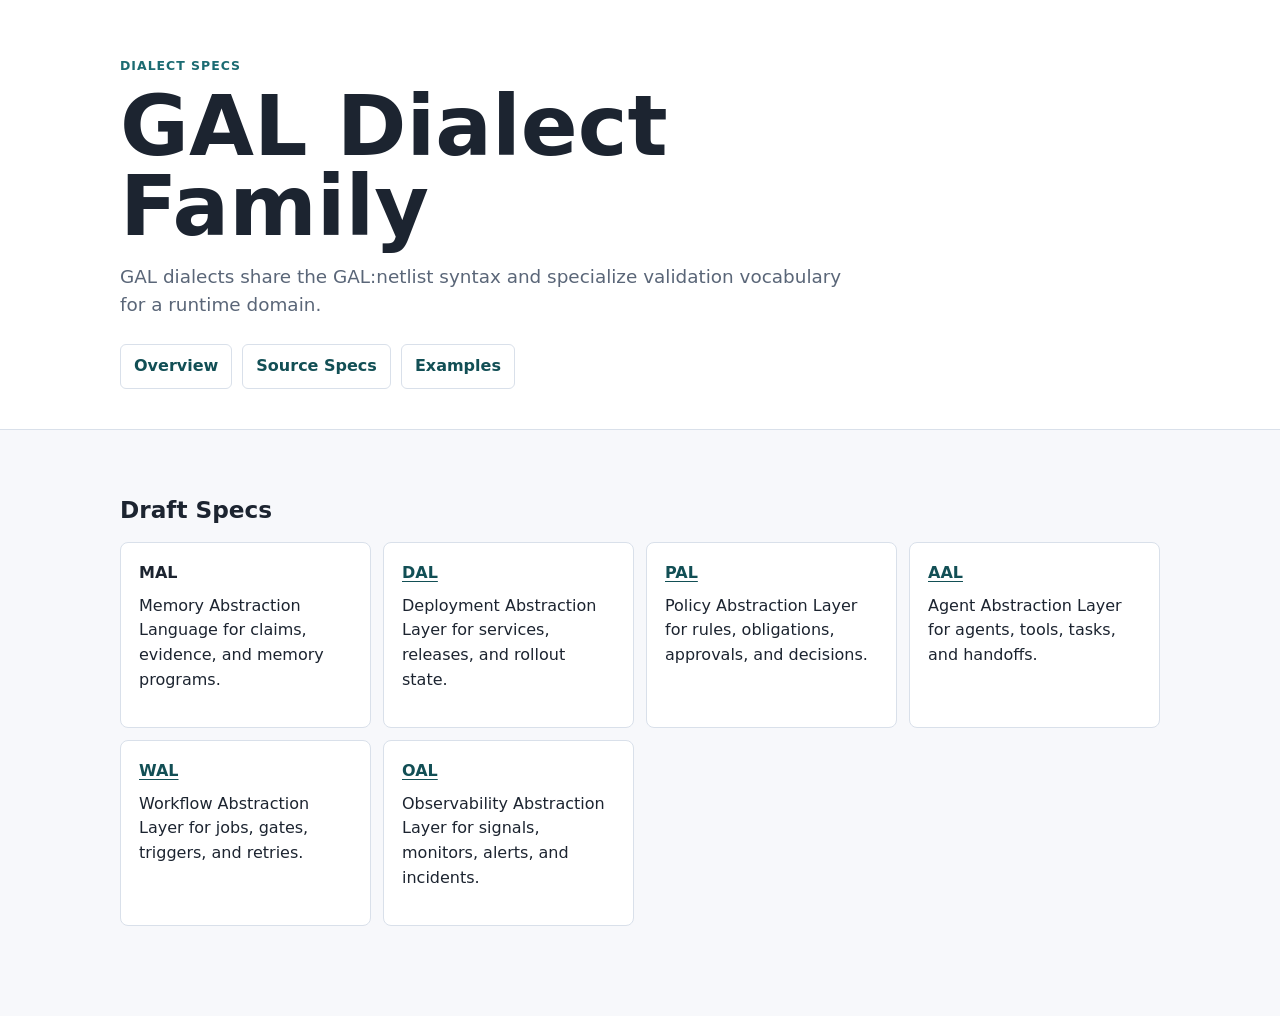
==== docs/dialects/index.html @ 64e63f7d "Define GAL spec scaffold" ====
<!doctype html>
<html lang="en">
  <head>
    <meta charset="utf-8">
    <meta name="viewport" content="width=device-width, initial-scale=1">
    <title>GAL Dialects</title>
    <link rel="stylesheet" href="../styles.css">
  </head>
  <body>
    <header class="page-header">
      <p class="kicker">Dialect Specs</p>
      <h1>GAL Dialect Family</h1>
      <p class="lede">
        GAL dialects share the GAL:netlist syntax and specialize validation
        vocabulary for a runtime domain.
      </p>
      <nav aria-label="Primary">
        <a href="../">Overview</a>
        <a href="https://github.com/hendrixx-cnc/GAL.Graph_Abstraction_Layer/tree/main/docs/dialects">Source Specs</a>
        <a href="https://github.com/hendrixx-cnc/GAL.Graph_Abstraction_Layer/tree/main/examples/dialects">Examples</a>
      </nav>
    </header>

    <main>
      <section>
        <h2>Draft Specs</h2>
        <div class="grid">
          <article>
            <h3>MAL</h3>
            <p>Memory Abstraction Language for claims, evidence, and memory programs.</p>
          </article>
          <article>
            <h3><a href="DAL.md">DAL</a></h3>
            <p>Deployment Abstraction Layer for services, releases, and rollout state.</p>
          </article>
          <article>
            <h3><a href="PAL.md">PAL</a></h3>
            <p>Policy Abstraction Layer for rules, obligations, approvals, and decisions.</p>
          </article>
          <article>
            <h3><a href="AAL.md">AAL</a></h3>
            <p>Agent Abstraction Layer for agents, tools, tasks, and handoffs.</p>
          </article>
          <article>
            <h3><a href="WAL.md">WAL</a></h3>
            <p>Workflow Abstraction Layer for jobs, gates, triggers, and retries.</p>
          </article>
          <article>
            <h3><a href="OAL.md">OAL</a></h3>
            <p>Observability Abstraction Layer for signals, monitors, alerts, and incidents.</p>
          </article>
        </div>
      </section>
    </main>
  </body>
</html>
---- docs/styles.css ----
:root {
  color-scheme: light;
  --bg: #f7f8fb;
  --panel: #ffffff;
  --ink: #1c2430;
  --muted: #5a6678;
  --line: #d9e0ea;
  --accent: #1b6b72;
  --accent-strong: #124f55;
  --code-bg: #eef3f4;
}

* {
  box-sizing: border-box;
}

body {
  margin: 0;
  background: var(--bg);
  color: var(--ink);
  font-family: Inter, ui-sans-serif, system-ui, -apple-system, BlinkMacSystemFont, "Segoe UI", sans-serif;
  line-height: 1.55;
}

.page-header {
  padding: 56px max(24px, calc((100vw - 1040px) / 2)) 40px;
  background: #ffffff;
  border-bottom: 1px solid var(--line);
}

.kicker {
  margin: 0 0 12px;
  color: var(--accent);
  font-size: 0.78rem;
  font-weight: 700;
  letter-spacing: 0.08em;
  text-transform: uppercase;
}

h1,
h2,
h3,
p {
  margin-top: 0;
}

h1 {
  max-width: 840px;
  margin-bottom: 16px;
  font-size: clamp(2.25rem, 7vw, 5.25rem);
  line-height: 0.95;
  letter-spacing: 0;
}

h2 {
  margin-bottom: 14px;
  font-size: 1.45rem;
}

h3 {
  margin-bottom: 8px;
  font-size: 1rem;
}

.lede {
  max-width: 740px;
  margin-bottom: 24px;
  color: var(--muted);
  font-size: 1.15rem;
}

nav {
  display: flex;
  flex-wrap: wrap;
  gap: 10px;
}

a {
  color: var(--accent-strong);
  font-weight: 700;
  text-decoration-thickness: 1px;
  text-underline-offset: 3px;
}

nav a {
  min-height: 40px;
  padding: 9px 13px;
  border: 1px solid var(--line);
  border-radius: 6px;
  background: var(--panel);
  text-decoration: none;
}

main {
  width: min(1040px, calc(100vw - 48px));
  margin: 0 auto;
  padding: 36px 0 64px;
}

section {
  padding: 26px 0;
  border-bottom: 1px solid var(--line);
}

section:last-child {
  border-bottom: 0;
}

.grid {
  display: grid;
  grid-template-columns: repeat(auto-fit, minmax(220px, 1fr));
  gap: 12px;
}

article {
  min-height: 116px;
  padding: 18px;
  border: 1px solid var(--line);
  border-radius: 8px;
  background: var(--panel);
}

pre {
  overflow-x: auto;
  margin: 0;
  padding: 18px;
  border: 1px solid var(--line);
  border-radius: 8px;
  background: var(--code-bg);
}

code {
  font-family: "SFMono-Regular", Consolas, "Liberation Mono", monospace;
  font-size: 0.92rem;
}

@media (max-width: 560px) {
  .page-header {
    padding-top: 38px;
  }

  main {
    width: min(100% - 32px, 1040px);
    padding-top: 22px;
  }
}
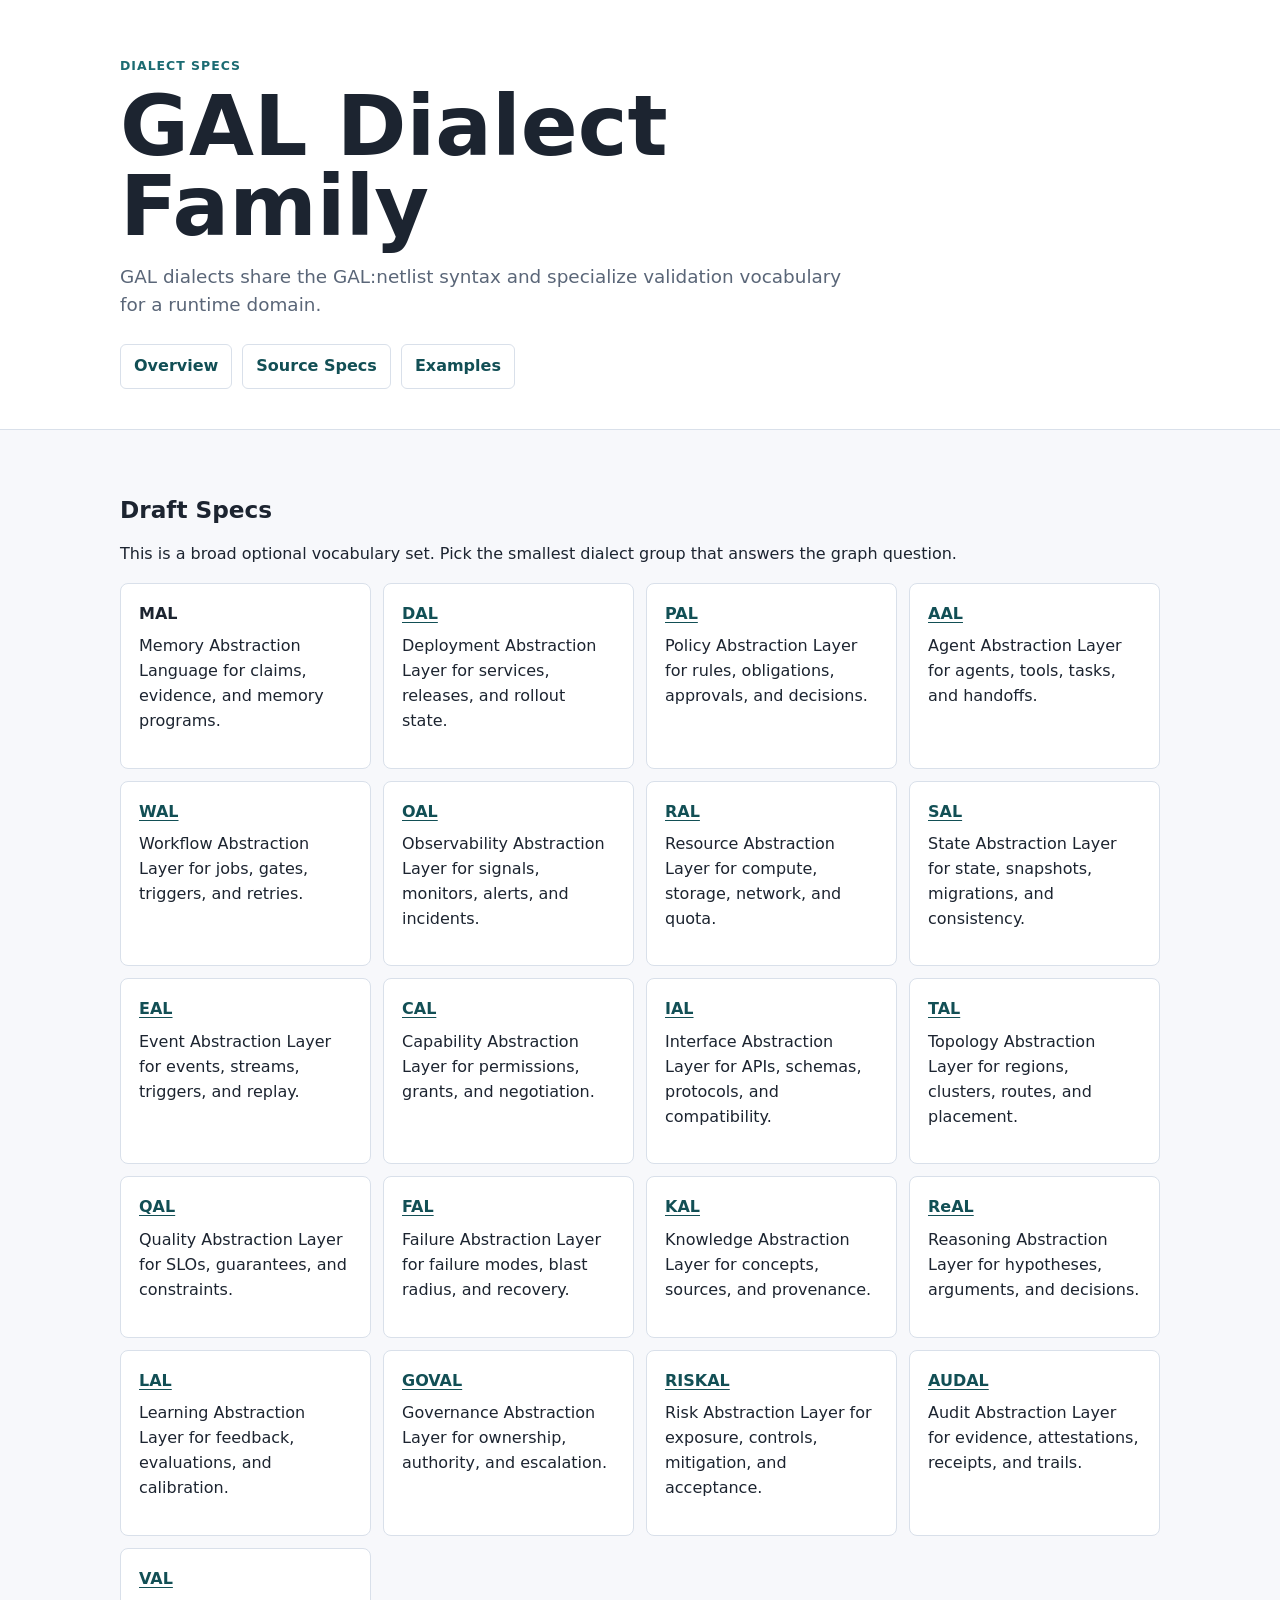
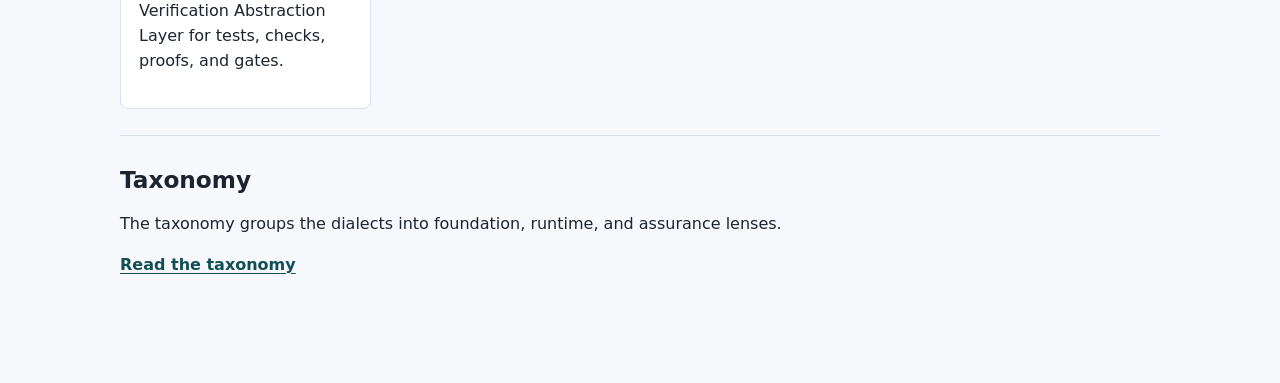
==== commit 88fda946: "Add expanded GAL dialect family" ====
--- a/docs/dialects/index.html
+++ b/docs/dialects/index.html
@@ -16,14 +16,18 @@
       </p>
       <nav aria-label="Primary">
         <a href="../">Overview</a>
-        <a href="https://github.com/hendrixx-cnc/GAL.Graph_Abstraction_Layer/tree/main/docs/dialects">Source Specs</a>
-        <a href="https://github.com/hendrixx-cnc/GAL.Graph_Abstraction_Layer/tree/main/examples/dialects">Examples</a>
+        <a href="https://github.com/H-XX-D/GAL.Graph_Abstraction_Layer/tree/main/docs/dialects">Source Specs</a>
+        <a href="https://github.com/H-XX-D/GAL.Graph_Abstraction_Layer/tree/main/examples/dialects">Examples</a>
       </nav>
     </header>
 
     <main>
       <section>
         <h2>Draft Specs</h2>
+        <p>
+          This is a broad optional vocabulary set. Pick the smallest dialect
+          group that answers the graph question.
+        </p>
         <div class="grid">
           <article>
             <h3>MAL</h3>
@@ -49,7 +53,76 @@
             <h3><a href="OAL.md">OAL</a></h3>
             <p>Observability Abstraction Layer for signals, monitors, alerts, and incidents.</p>
           </article>
+          <article>
+            <h3><a href="RAL.md">RAL</a></h3>
+            <p>Resource Abstraction Layer for compute, storage, network, and quota.</p>
+          </article>
+          <article>
+            <h3><a href="SAL.md">SAL</a></h3>
+            <p>State Abstraction Layer for state, snapshots, migrations, and consistency.</p>
+          </article>
+          <article>
+            <h3><a href="EAL.md">EAL</a></h3>
+            <p>Event Abstraction Layer for events, streams, triggers, and replay.</p>
+          </article>
+          <article>
+            <h3><a href="CAL.md">CAL</a></h3>
+            <p>Capability Abstraction Layer for permissions, grants, and negotiation.</p>
+          </article>
+          <article>
+            <h3><a href="IAL.md">IAL</a></h3>
+            <p>Interface Abstraction Layer for APIs, schemas, protocols, and compatibility.</p>
+          </article>
+          <article>
+            <h3><a href="TAL.md">TAL</a></h3>
+            <p>Topology Abstraction Layer for regions, clusters, routes, and placement.</p>
+          </article>
+          <article>
+            <h3><a href="QAL.md">QAL</a></h3>
+            <p>Quality Abstraction Layer for SLOs, guarantees, and constraints.</p>
+          </article>
+          <article>
+            <h3><a href="FAL.md">FAL</a></h3>
+            <p>Failure Abstraction Layer for failure modes, blast radius, and recovery.</p>
+          </article>
+          <article>
+            <h3><a href="KAL.md">KAL</a></h3>
+            <p>Knowledge Abstraction Layer for concepts, sources, and provenance.</p>
+          </article>
+          <article>
+            <h3><a href="REAL.md">ReAL</a></h3>
+            <p>Reasoning Abstraction Layer for hypotheses, arguments, and decisions.</p>
+          </article>
+          <article>
+            <h3><a href="LAL.md">LAL</a></h3>
+            <p>Learning Abstraction Layer for feedback, evaluations, and calibration.</p>
+          </article>
+          <article>
+            <h3><a href="GOVAL.md">GOVAL</a></h3>
+            <p>Governance Abstraction Layer for ownership, authority, and escalation.</p>
+          </article>
+          <article>
+            <h3><a href="RISKAL.md">RISKAL</a></h3>
+            <p>Risk Abstraction Layer for exposure, controls, mitigation, and acceptance.</p>
+          </article>
+          <article>
+            <h3><a href="AUDAL.md">AUDAL</a></h3>
+            <p>Audit Abstraction Layer for evidence, attestations, receipts, and trails.</p>
+          </article>
+          <article>
+            <h3><a href="VAL.md">VAL</a></h3>
+            <p>Verification Abstraction Layer for tests, checks, proofs, and gates.</p>
+          </article>
         </div>
+      </section>
+
+      <section>
+        <h2>Taxonomy</h2>
+        <p>
+          The taxonomy groups the dialects into foundation, runtime, and
+          assurance lenses.
+        </p>
+        <p><a href="TAXONOMY.md">Read the taxonomy</a></p>
       </section>
     </main>
   </body>
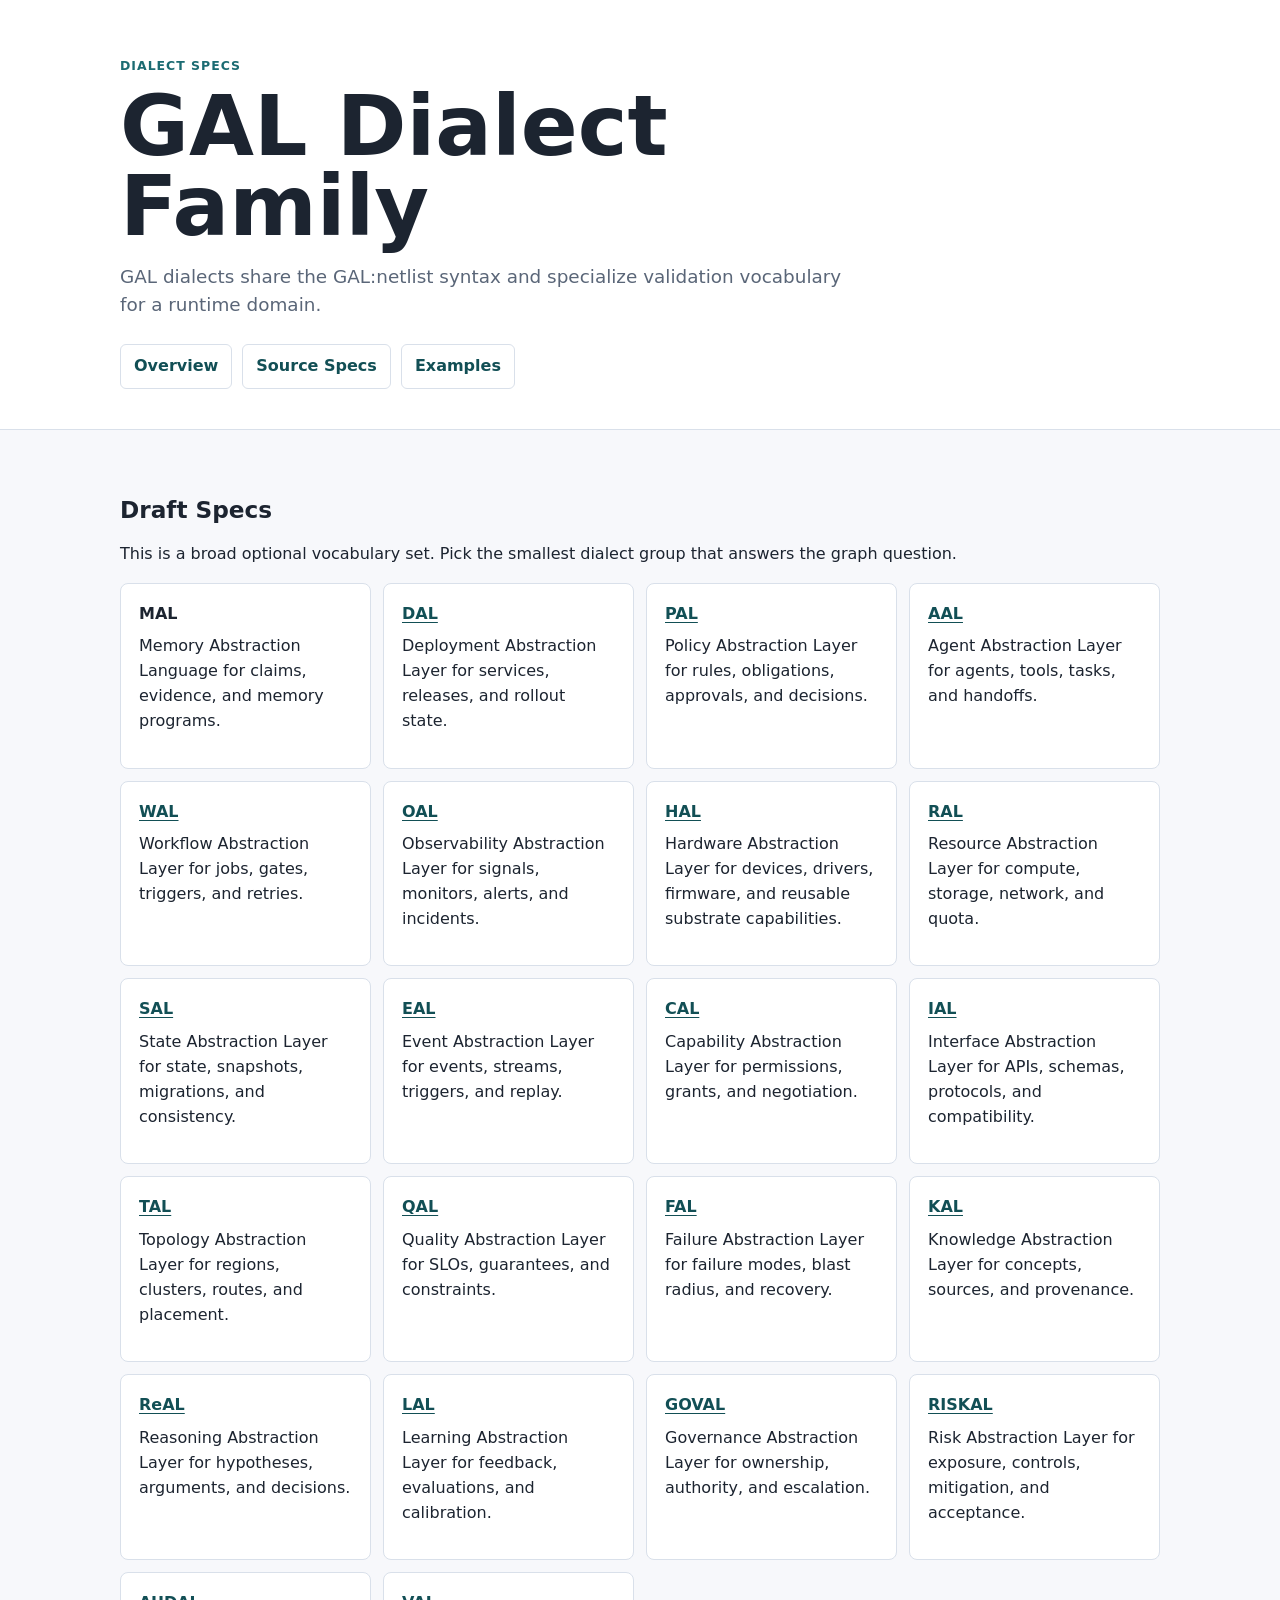
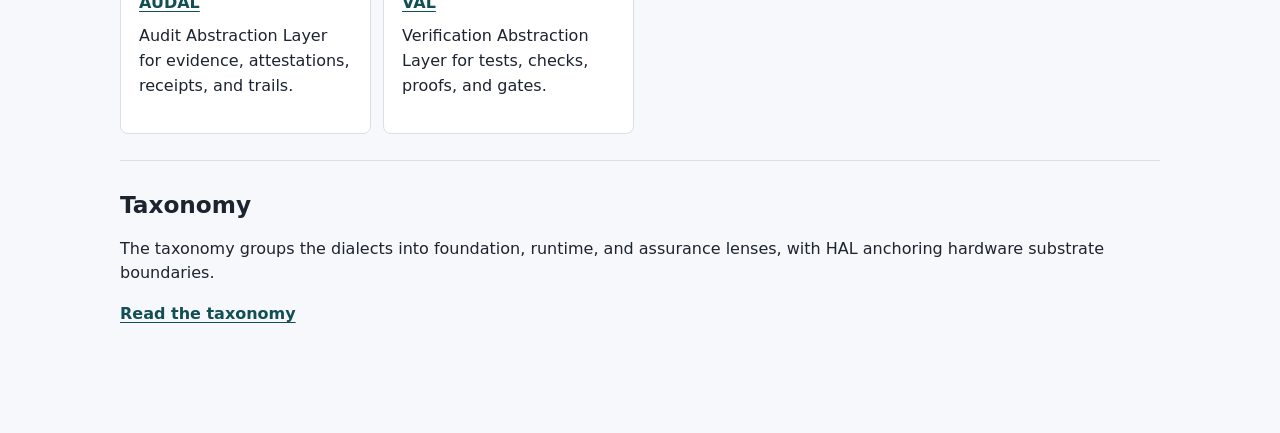
==== commit d42f176e: "Add hardware abstraction dialect" ====
--- a/docs/dialects/index.html
+++ b/docs/dialects/index.html
@@ -52,6 +52,10 @@
           <article>
             <h3><a href="OAL.md">OAL</a></h3>
             <p>Observability Abstraction Layer for signals, monitors, alerts, and incidents.</p>
+          </article>
+          <article>
+            <h3><a href="HAL.md">HAL</a></h3>
+            <p>Hardware Abstraction Layer for devices, drivers, firmware, and reusable substrate capabilities.</p>
           </article>
           <article>
             <h3><a href="RAL.md">RAL</a></h3>
@@ -120,7 +124,7 @@
         <h2>Taxonomy</h2>
         <p>
           The taxonomy groups the dialects into foundation, runtime, and
-          assurance lenses.
+          assurance lenses, with HAL anchoring hardware substrate boundaries.
         </p>
         <p><a href="TAXONOMY.md">Read the taxonomy</a></p>
       </section>
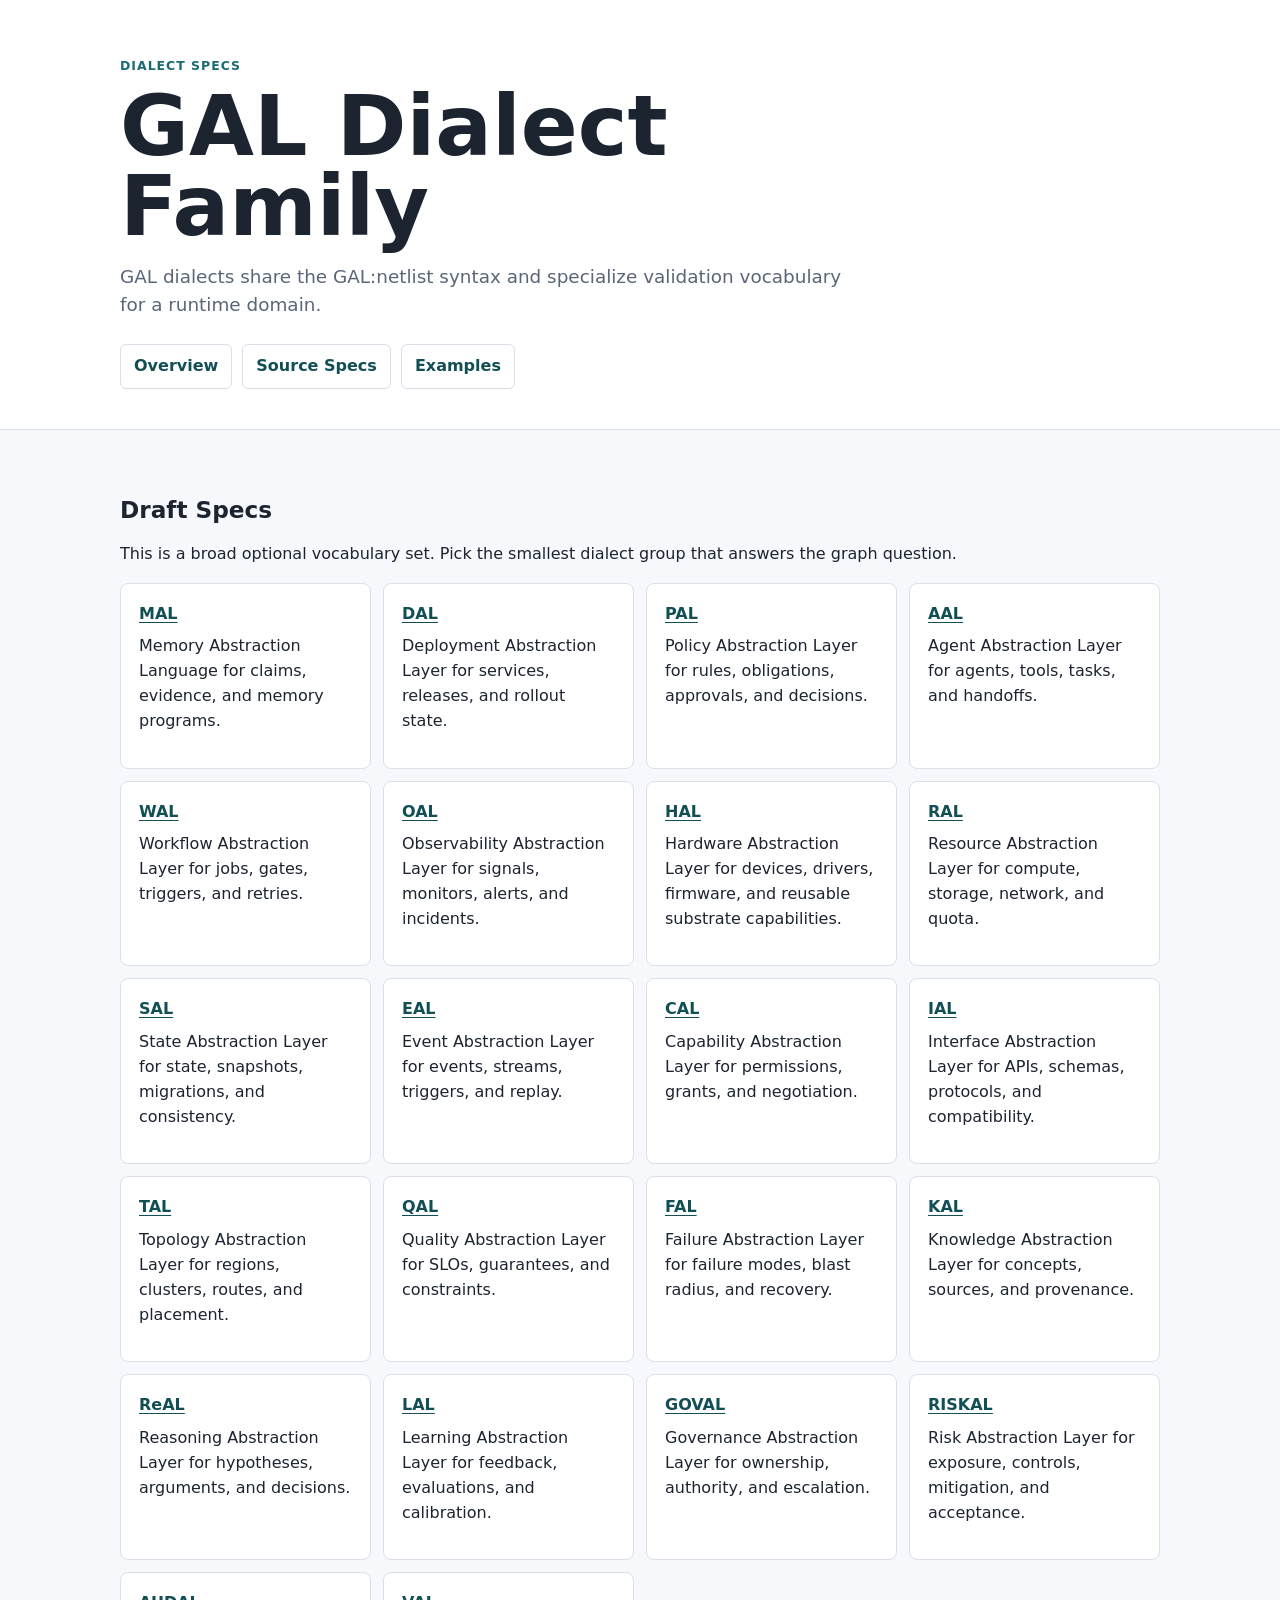
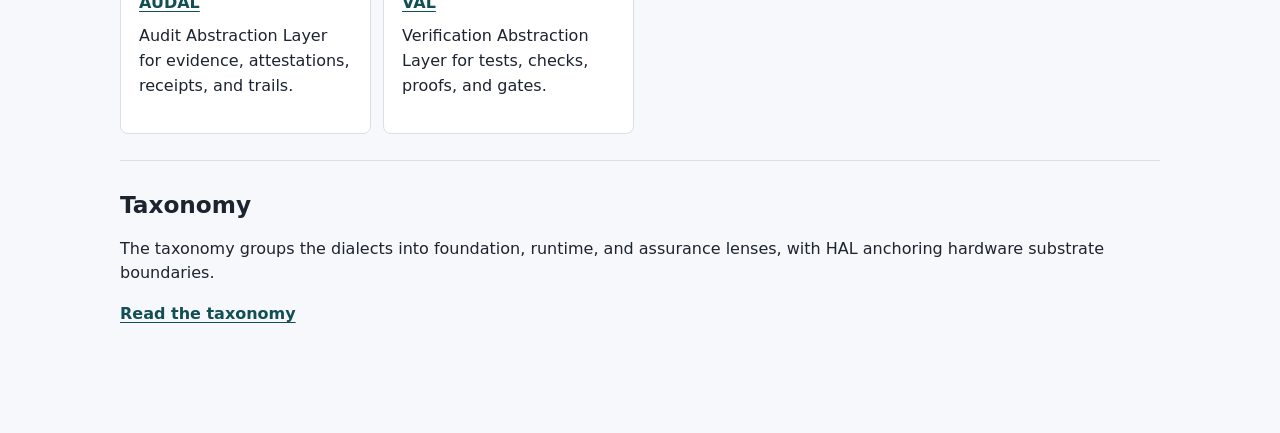
==== commit 4c7b5bdc: "Add dialect vocabulary validation" ====
--- a/docs/dialects/index.html
+++ b/docs/dialects/index.html
@@ -30,7 +30,7 @@
         </p>
         <div class="grid">
           <article>
-            <h3>MAL</h3>
+            <h3><a href="MAL.md">MAL</a></h3>
             <p>Memory Abstraction Language for claims, evidence, and memory programs.</p>
           </article>
           <article>
